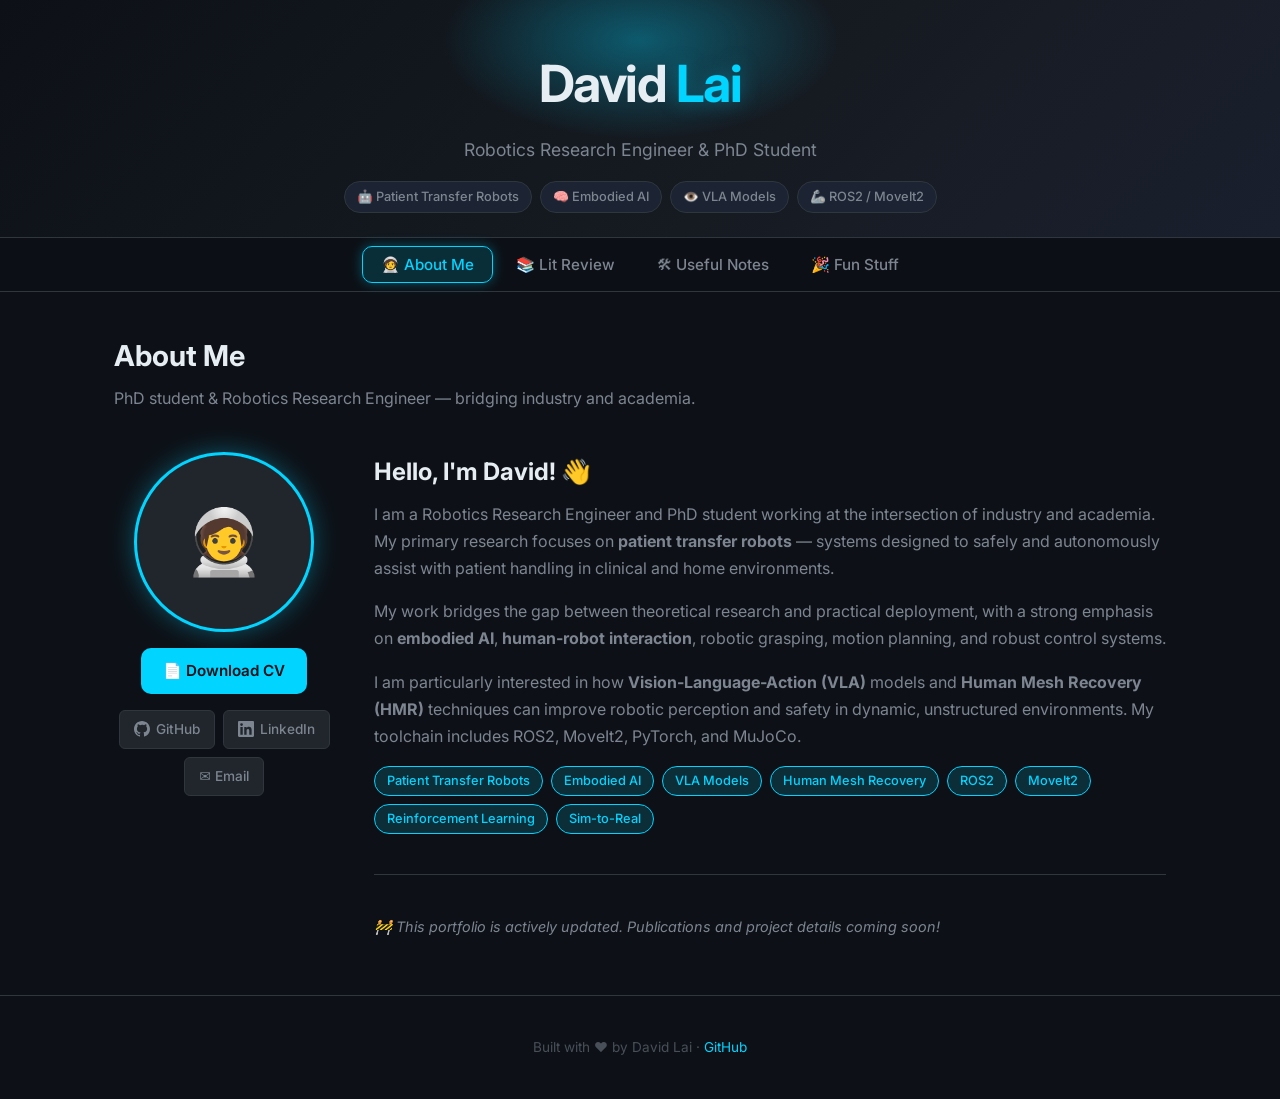
==== index.html @ a9369b1f "First commit Signed-off-by: laidvi <laidvi@schaeffler.com>" ====
<!DOCTYPE html>
<html lang="en">

<head>
  <meta charset="UTF-8">
  <meta name="viewport" content="width=device-width, initial-scale=1.0">
  <title>David Lai | Robotics Research</title>
  <meta name="description" content="Personal portfolio of David Lai — PhD student and Robotics Research Engineer specialising in patient-transfer robots, VLA models, and embodied AI.">

  <!-- Design System -->
  <link rel="stylesheet" href="css/style.css">
</head>

<body>

  <!-- ── HEADER ─────────────────────────────────────────────── -->
  <header id="site-header">
    <div class="header-inner">
      <h1 class="header-title">David <span>Lai</span></h1>
      <p class="header-subtitle">Robotics Research Engineer &amp; PhD Student</p>
      <div class="header-badges">
        <span class="badge">🤖 Patient Transfer Robots</span>
        <span class="badge">🧠 Embodied AI</span>
        <span class="badge">👁️ VLA Models</span>
        <span class="badge">🦾 ROS2 / MoveIt2</span>
      </div>
    </div>
  </header>

  <!-- ── STICKY NAV ─────────────────────────────────────────── -->
  <nav id="site-nav" aria-label="Portfolio sections">
    <!-- Tabs are injected by app.js from SECTIONS in config.js -->
    <div class="nav-inner" id="nav-tabs" role="tablist"></div>
  </nav>

  <!-- ── MAIN CONTENT MOUNT ─────────────────────────────────── -->
  <main id="content-mount" aria-live="polite">
    <!-- Section HTML is fetched and injected here by app.js -->
  </main>

  <!-- ── FOOTER ─────────────────────────────────────────────── -->
  <footer id="site-footer">
    <p>Built with ❤️ by David Lai &middot; <a href="https://github.com/davidlai" target="_blank">GitHub</a></p>
  </footer>

  <!-- Section registry & router (order matters) -->
  <script src="js/config.js"></script>
  <script src="js/app.js"></script>

</body>
</html>
---- css/style.css ----
/* ============================================================
   DESIGN SYSTEM — CSS Custom Properties (Design Tokens)
   ============================================================ */
@import url('https://fonts.googleapis.com/css2?family=Inter:wght@300;400;500;600;700&family=Fira+Code:wght@400;500&display=swap');

:root {
  /* Colors */
  --bg:          #0d1117;
  --bg-alt:      #161b22;
  --surface:     #1c2333;
  --surface-2:   #21262d;
  --border:      #30363d;
  --accent:      #00d4ff;
  --accent-dim:  rgba(0, 212, 255, 0.15);
  --accent-glow: rgba(0, 212, 255, 0.35);
  --green:       #3fb950;
  --purple:      #a371f7;
  --text:        #e6edf3;
  --text-muted:  #7d8590;
  --text-dim:    #484f58;

  /* Typography */
  --font-sans: 'Inter', system-ui, sans-serif;
  --font-mono: 'Fira Code', 'Courier New', monospace;

  /* Spacing */
  --space-xs:  4px;
  --space-sm:  8px;
  --space-md:  16px;
  --space-lg:  24px;
  --space-xl:  40px;
  --space-2xl: 64px;

  /* Radius */
  --radius-sm: 6px;
  --radius-md: 10px;
  --radius-lg: 16px;

  /* Shadows */
  --shadow-card: 0 4px 20px rgba(0, 0, 0, 0.4);
  --shadow-glow: 0 0 20px var(--accent-glow);
}

/* ============================================================
   RESET & BASE
   ============================================================ */
*, *::before, *::after { box-sizing: border-box; margin: 0; padding: 0; }

html { scroll-behavior: smooth; }

body {
  font-family: var(--font-sans);
  background-color: var(--bg);
  color: var(--text);
  line-height: 1.7;
  min-height: 100vh;
  overflow-x: hidden;
}

a {
  color: var(--accent);
  text-decoration: none;
  transition: opacity 0.2s;
}
a:hover { opacity: 0.8; text-decoration: underline; }

img, video, iframe { max-width: 100%; display: block; }

code, pre {
  font-family: var(--font-mono);
  background: var(--surface-2);
  border: 1px solid var(--border);
  border-radius: var(--radius-sm);
  font-size: 0.88em;
}
code { padding: 2px 6px; }
pre  { padding: var(--space-md); overflow-x: auto; }

ul { padding-left: 1.5em; }

/* ============================================================
   HEADER
   ============================================================ */
#site-header {
  position: relative;
  padding: var(--space-xl) var(--space-lg) var(--space-lg);
  text-align: center;
  background: linear-gradient(135deg, #0d1117 0%, #161b22 60%, #1a1f2e 100%);
  border-bottom: 1px solid var(--border);
  overflow: hidden;
}

#site-header::before {
  content: '';
  position: absolute;
  top: -60px; left: 50%;
  transform: translateX(-50%);
  width: 400px; height: 200px;
  background: radial-gradient(ellipse, var(--accent-glow) 0%, transparent 70%);
  pointer-events: none;
}

.header-inner { position: relative; z-index: 1; }

.header-title {
  font-size: clamp(2rem, 5vw, 3.2rem);
  font-weight: 700;
  letter-spacing: -0.03em;
  color: var(--text);
}

.header-title span {
  color: var(--accent);
  text-shadow: 0 0 20px var(--accent-glow);
}

.header-subtitle {
  margin-top: var(--space-sm);
  color: var(--text-muted);
  font-size: 1.1rem;
  font-weight: 400;
}

.header-badges {
  display: flex;
  justify-content: center;
  flex-wrap: wrap;
  gap: var(--space-sm);
  margin-top: var(--space-md);
}

.badge {
  display: inline-flex;
  align-items: center;
  gap: 6px;
  padding: 4px 12px;
  border-radius: 100px;
  font-size: 0.8rem;
  font-weight: 500;
  border: 1px solid var(--border);
  background: var(--surface);
  color: var(--text-muted);
}

/* ============================================================
   STICKY NAVIGATION
   ============================================================ */
#site-nav {
  position: sticky;
  top: 0;
  z-index: 100;
  background: rgba(13, 17, 23, 0.85);
  backdrop-filter: blur(12px);
  -webkit-backdrop-filter: blur(12px);
  border-bottom: 1px solid var(--border);
}

.nav-inner {
  display: flex;
  align-items: center;
  justify-content: center;
  flex-wrap: wrap;
  gap: var(--space-xs);
  padding: var(--space-sm) var(--space-md);
  max-width: 1100px;
  margin: 0 auto;
}

.tab-btn {
  background: transparent;
  border: 1px solid transparent;
  color: var(--text-muted);
  padding: 8px 18px;
  border-radius: var(--radius-md);
  font-size: 0.95rem;
  font-weight: 500;
  font-family: var(--font-sans);
  cursor: pointer;
  transition: color 0.2s, background 0.2s, border-color 0.2s, box-shadow 0.2s;
  white-space: nowrap;
}

.tab-btn:hover {
  color: var(--text);
  background: var(--surface);
  border-color: var(--border);
}

.tab-btn.active {
  color: var(--accent);
  background: var(--accent-dim);
  border-color: var(--accent);
  box-shadow: 0 0 12px var(--accent-glow);
}

/* ============================================================
   CONTENT AREA
   ============================================================ */
#content-mount {
  max-width: 1100px;
  margin: 0 auto;
  padding: var(--space-xl) var(--space-lg);
  min-height: 70vh;
}

/* ============================================================
   SECTION ANIMATIONS
   ============================================================ */
.section-fade-in {
  animation: sectionFadeIn 0.4s ease forwards;
}

@keyframes sectionFadeIn {
  from { opacity: 0; transform: translateY(14px); }
  to   { opacity: 1; transform: translateY(0); }
}

/* ============================================================
   SECTION HEADER (reusable within sections)
   ============================================================ */
.section-title {
  font-size: 1.8rem;
  font-weight: 700;
  color: var(--text);
  margin-bottom: var(--space-xs);
}

.section-desc {
  color: var(--text-muted);
  margin-bottom: var(--space-xl);
  font-size: 1rem;
}

hr.section-divider {
  border: none;
  border-top: 1px solid var(--border);
  margin: var(--space-xl) 0;
}

/* ============================================================
   CARDS — Universal
   ============================================================ */
.card {
  background: var(--surface);
  border: 1px solid var(--border);
  border-radius: var(--radius-lg);
  padding: var(--space-lg);
  box-shadow: var(--shadow-card);
  transition: border-color 0.25s, transform 0.25s;
}

.card:hover {
  border-color: var(--accent);
  transform: translateY(-2px);
}

.card-title {
  font-size: 1.05rem;
  font-weight: 600;
  color: var(--text);
  margin-bottom: var(--space-sm);
}

/* ============================================================
   ABOUT SECTION
   ============================================================ */
.about-grid {
  display: grid;
  grid-template-columns: 220px 1fr;
  gap: var(--space-xl);
  align-items: start;
}

@media (max-width: 680px) {
  .about-grid { grid-template-columns: 1fr; }
}

.avatar-wrap {
  display: flex;
  flex-direction: column;
  align-items: center;
  gap: var(--space-md);
}

.avatar {
  width: 180px;
  height: 180px;
  border-radius: 50%;
  border: 3px solid var(--accent);
  box-shadow: 0 0 24px var(--accent-glow);
  object-fit: cover;
  background: var(--surface-2);
  display: flex;
  align-items: center;
  justify-content: center;
  font-size: 4rem;
  overflow: hidden;
}

.social-links {
  display: flex;
  gap: var(--space-sm);
  flex-wrap: wrap;
  justify-content: center;
}

.social-btn {
  display: inline-flex;
  align-items: center;
  gap: 6px;
  padding: 7px 14px;
  border-radius: var(--radius-sm);
  font-size: 0.85rem;
  font-weight: 500;
  border: 1px solid var(--border);
  background: var(--surface-2);
  color: var(--text-muted);
  text-decoration: none;
  transition: border-color 0.2s, color 0.2s, background 0.2s;
}

.social-btn:hover {
  border-color: var(--accent);
  color: var(--accent);
  background: var(--accent-dim);
  text-decoration: none;
  opacity: 1;
}

.bio-block h2 {
  font-size: 1.5rem;
  font-weight: 700;
  margin-bottom: var(--space-sm);
}

.bio-block p { color: var(--text-muted); margin-bottom: var(--space-md); }

.bio-tags {
  display: flex;
  flex-wrap: wrap;
  gap: var(--space-sm);
  margin: var(--space-md) 0;
}

.bio-tag {
  background: var(--accent-dim);
  color: var(--accent);
  border: 1px solid var(--accent);
  border-radius: 100px;
  padding: 3px 12px;
  font-size: 0.8rem;
  font-weight: 500;
}

.btn-primary {
  display: inline-flex;
  align-items: center;
  gap: 8px;
  padding: 10px 22px;
  background: var(--accent);
  color: var(--bg);
  border-radius: var(--radius-md);
  font-weight: 600;
  font-size: 0.95rem;
  text-decoration: none;
  transition: box-shadow 0.2s, opacity 0.2s;
}
.btn-primary:hover { box-shadow: var(--shadow-glow); opacity: 0.9; text-decoration: none; }

/* ============================================================
   LITERATURE REVIEW SECTION
   ============================================================ */
.papers-grid {
  display: grid;
  grid-template-columns: 1fr;
  gap: var(--space-lg);
}

.paper-card {
  position: relative;
}

.paper-card::before {
  content: '';
  position: absolute;
  left: 0; top: 0; bottom: 0;
  width: 3px;
  background: var(--accent);
  border-radius: 3px 0 0 3px;
}

.paper-meta {
  display: flex;
  flex-wrap: wrap;
  gap: var(--space-sm);
  align-items: center;
  margin-bottom: var(--space-sm);
}

.paper-meta .authors { color: var(--text-muted); font-size: 0.9rem; }

.paper-link {
  display: inline-flex;
  align-items: center;
  gap: 4px;
  font-size: 0.85rem;
  background: var(--accent-dim);
  color: var(--accent);
  border: 1px solid var(--accent);
  border-radius: var(--radius-sm);
  padding: 3px 10px;
  text-decoration: none;
  font-weight: 500;
}
.paper-link:hover { opacity: 0.8; text-decoration: none; }

.paper-notes {
  margin-top: var(--space-md);
  padding: var(--space-md);
  background: var(--bg-alt);
  border-radius: var(--radius-sm);
  border: 1px solid var(--border);
}

.paper-notes-label {
  font-size: 0.75rem;
  font-weight: 600;
  text-transform: uppercase;
  letter-spacing: 0.08em;
  color: var(--accent);
  margin-bottom: var(--space-xs);
}

.paper-notes p { color: var(--text-muted); font-size: 0.92rem; margin: 0; }

/* Repos subsection */
.subsection-label {
  font-size: 1.2rem;
  font-weight: 600;
  color: var(--text);
  margin: var(--space-xl) 0 var(--space-md);
}

.repos-list {
  display: grid;
  grid-template-columns: repeat(auto-fill, minmax(280px, 1fr));
  gap: var(--space-md);
  list-style: none;
  padding: 0;
}

.repo-item {
  display: flex;
  align-items: flex-start;
  gap: var(--space-md);
  padding: var(--space-md);
  background: var(--surface);
  border: 1px solid var(--border);
  border-radius: var(--radius-md);
  text-decoration: none;
  color: var(--text);
  transition: border-color 0.2s, background 0.2s;
}
.repo-item:hover {
  border-color: var(--accent);
  background: var(--surface-2);
  text-decoration: none;
  color: var(--text);
}

.repo-icon { font-size: 1.5rem; flex-shrink: 0; }
.repo-name { font-weight: 600; font-size: 0.95rem; color: var(--accent); }
.repo-desc { font-size: 0.85rem; color: var(--text-muted); margin-top: 2px; }

/* ============================================================
   USEFUL NOTES — Widget Grid
   ============================================================ */
.notes-intro {
  background: var(--surface);
  border: 1px dashed var(--border);
  border-radius: var(--radius-md);
  padding: var(--space-md) var(--space-lg);
  margin-bottom: var(--space-xl);
  color: var(--text-muted);
  font-size: 0.9rem;
}

.notes-intro strong { color: var(--accent); }

.widgets-grid {
  display: grid;
  grid-template-columns: repeat(auto-fill, minmax(480px, 1fr));
  gap: var(--space-xl);
}

@media (max-width: 560px) {
  .widgets-grid { grid-template-columns: 1fr; }
}

.widget-card {
  background: var(--surface);
  border: 1px solid var(--border);
  border-radius: var(--radius-lg);
  overflow: hidden;
  box-shadow: var(--shadow-card);
  display: flex;
  flex-direction: column;
  transition: border-color 0.25s;
}

.widget-card:hover { border-color: var(--accent); }

.widget-titlebar {
  display: flex;
  align-items: center;
  justify-content: space-between;
  padding: var(--space-sm) var(--space-md);
  background: var(--bg-alt);
  border-bottom: 1px solid var(--border);
  gap: var(--space-sm);
}

.widget-titlebar-dots {
  display: flex;
  gap: 6px;
}
.widget-dot {
  width: 12px; height: 12px;
  border-radius: 50%;
}
.widget-dot.red    { background: #ff5f57; }
.widget-dot.yellow { background: #febc2e; }
.widget-dot.green  { background: #28c840; }

.widget-name {
  font-size: 0.85rem;
  font-weight: 600;
  color: var(--text-muted);
  font-family: var(--font-mono);
  flex: 1;
  text-align: center;
}

/* Widget content area — the iframe fills this */
.widget-body {
  flex: 1;
  min-height: 500px;
  position: relative;
}

.widget-body iframe {
  width: 100%;
  height: 100%;
  min-height: 500px;
  border: none;
  display: block;
}

/* For plain HTML snippets embedded directly (not iframe) */
.widget-snippet {
  padding: var(--space-md);
  /* Scoped reset so pasted content won't nuke global styles */
  all: initial;
  display: block;
  font-family: var(--font-sans);
  color: var(--text);
}

/* ============================================================
   FUN STUFF SECTION
   ============================================================ */
.fun-grid {
  columns: 2 320px;
  column-gap: var(--space-lg);
}

.fun-item {
  break-inside: avoid;
  margin-bottom: var(--space-lg);
  background: var(--surface);
  border: 1px solid var(--border);
  border-radius: var(--radius-lg);
  overflow: hidden;
  box-shadow: var(--shadow-card);
  transition: border-color 0.25s, transform 0.25s;
}

.fun-item:hover {
  border-color: var(--accent);
  transform: translateY(-2px);
}

.fun-item-body { padding: var(--space-md); }
.fun-item-title { font-weight: 600; margin-bottom: var(--space-sm); }
.fun-item-desc  { color: var(--text-muted); font-size: 0.88rem; }

/* Aspect ratio wrappers */
.ratio-16-9 {
  position: relative;
  padding-top: 56.25%;
}
.ratio-16-9 > * {
  position: absolute;
  inset: 0;
  width: 100%;
  height: 100%;
}

/* ============================================================
   LOADING STATE
   ============================================================ */
.loading-spinner {
  display: flex;
  align-items: center;
  justify-content: center;
  min-height: 40vh;
  color: var(--text-muted);
  flex-direction: column;
  gap: var(--space-md);
}

.spinner {
  width: 36px; height: 36px;
  border: 3px solid var(--border);
  border-top-color: var(--accent);
  border-radius: 50%;
  animation: spin 0.8s linear infinite;
}

@keyframes spin { to { transform: rotate(360deg); } }

/* ============================================================
   FOOTER
   ============================================================ */
#site-footer {
  text-align: center;
  padding: var(--space-xl) var(--space-lg);
  color: var(--text-dim);
  font-size: 0.85rem;
  border-top: 1px solid var(--border);
}

/* ============================================================
   SCROLLBAR
   ============================================================ */
::-webkit-scrollbar { width: 8px; height: 8px; }
::-webkit-scrollbar-track { background: var(--bg); }
::-webkit-scrollbar-thumb { background: var(--border); border-radius: 4px; }
::-webkit-scrollbar-thumb:hover { background: var(--text-dim); }
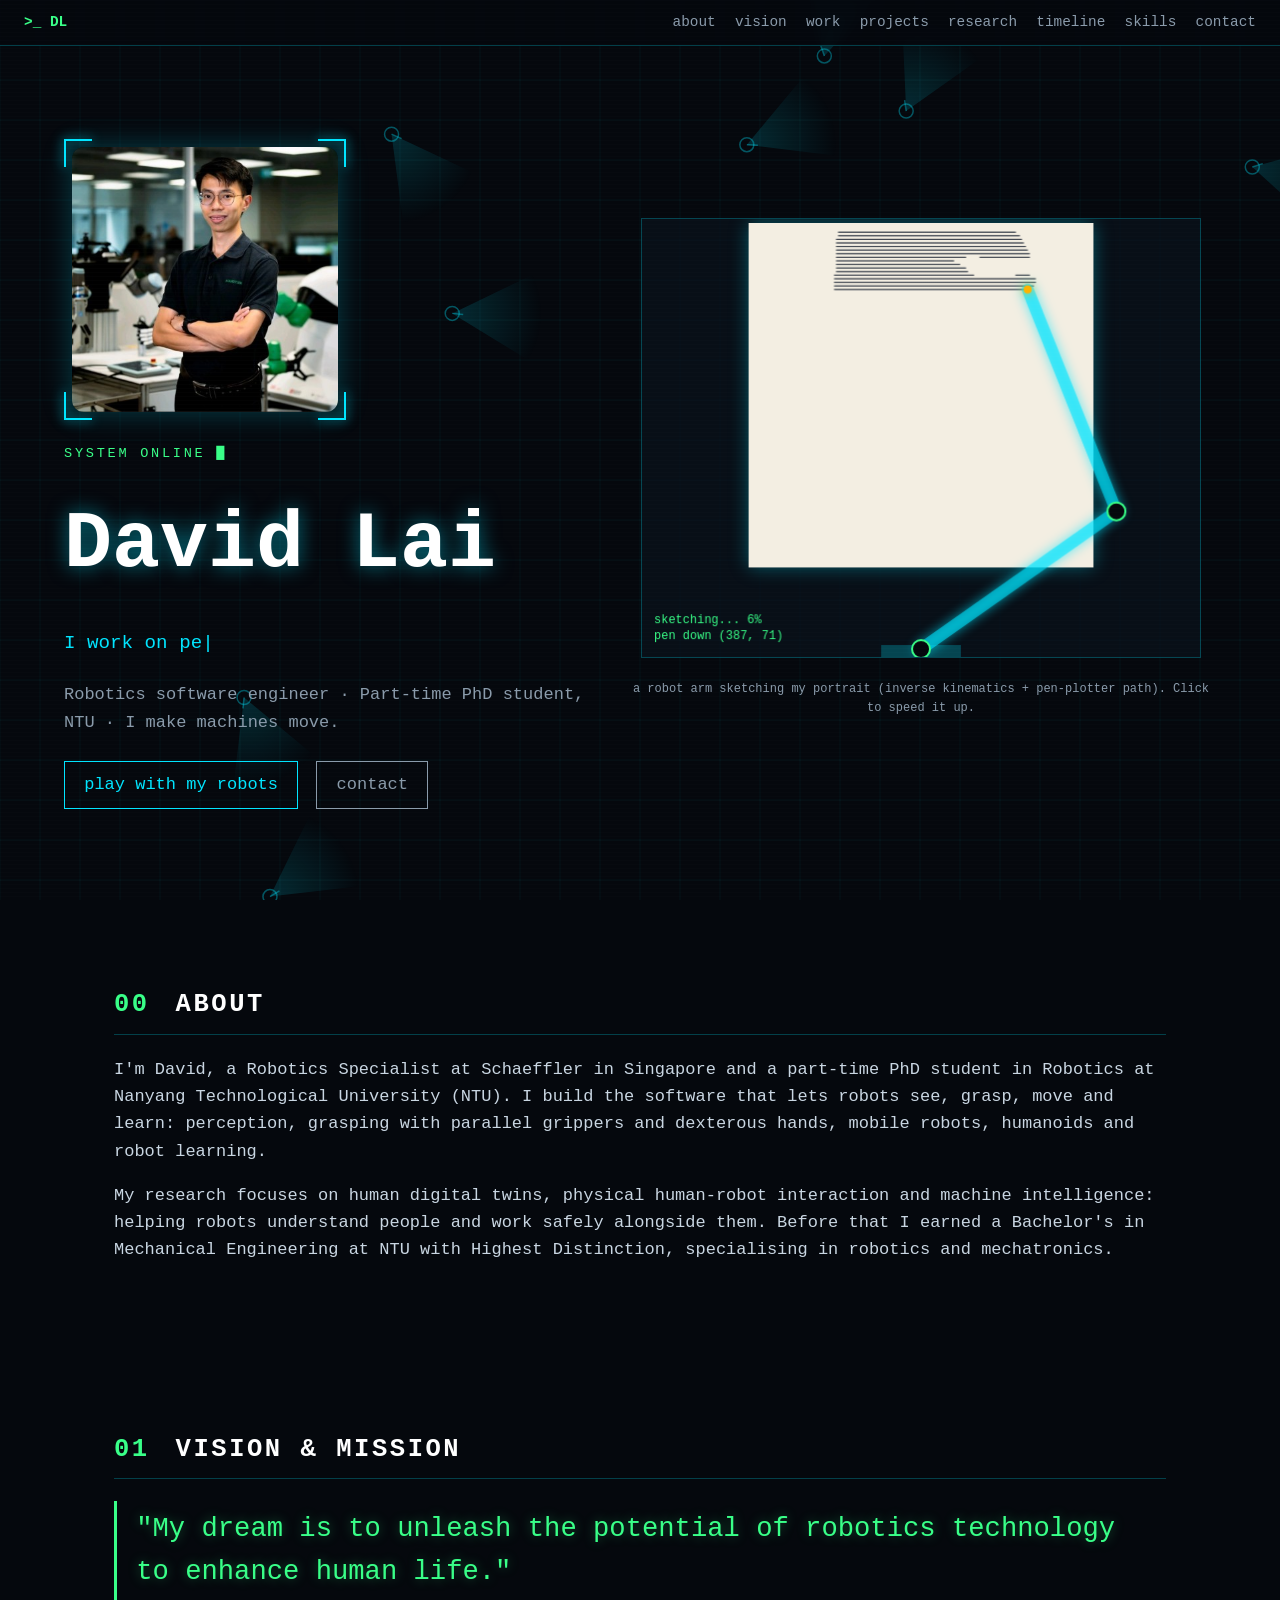
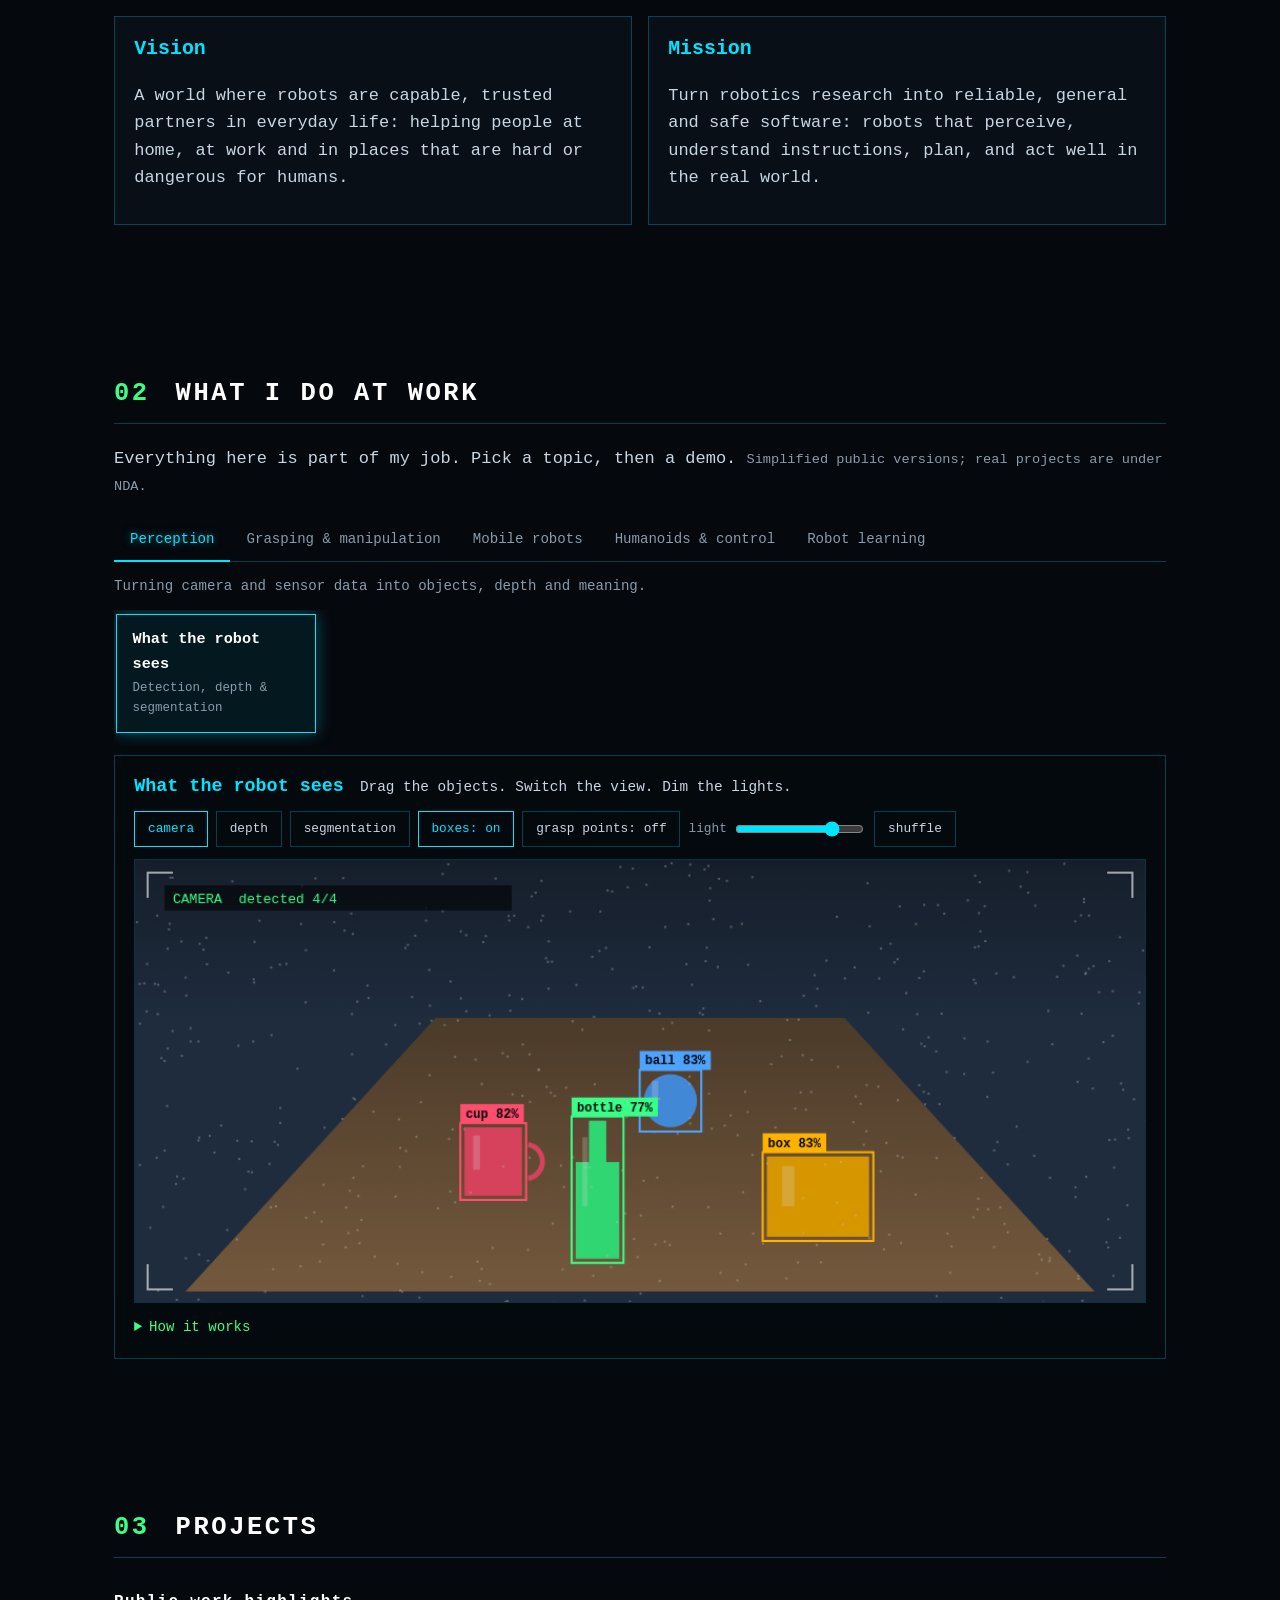
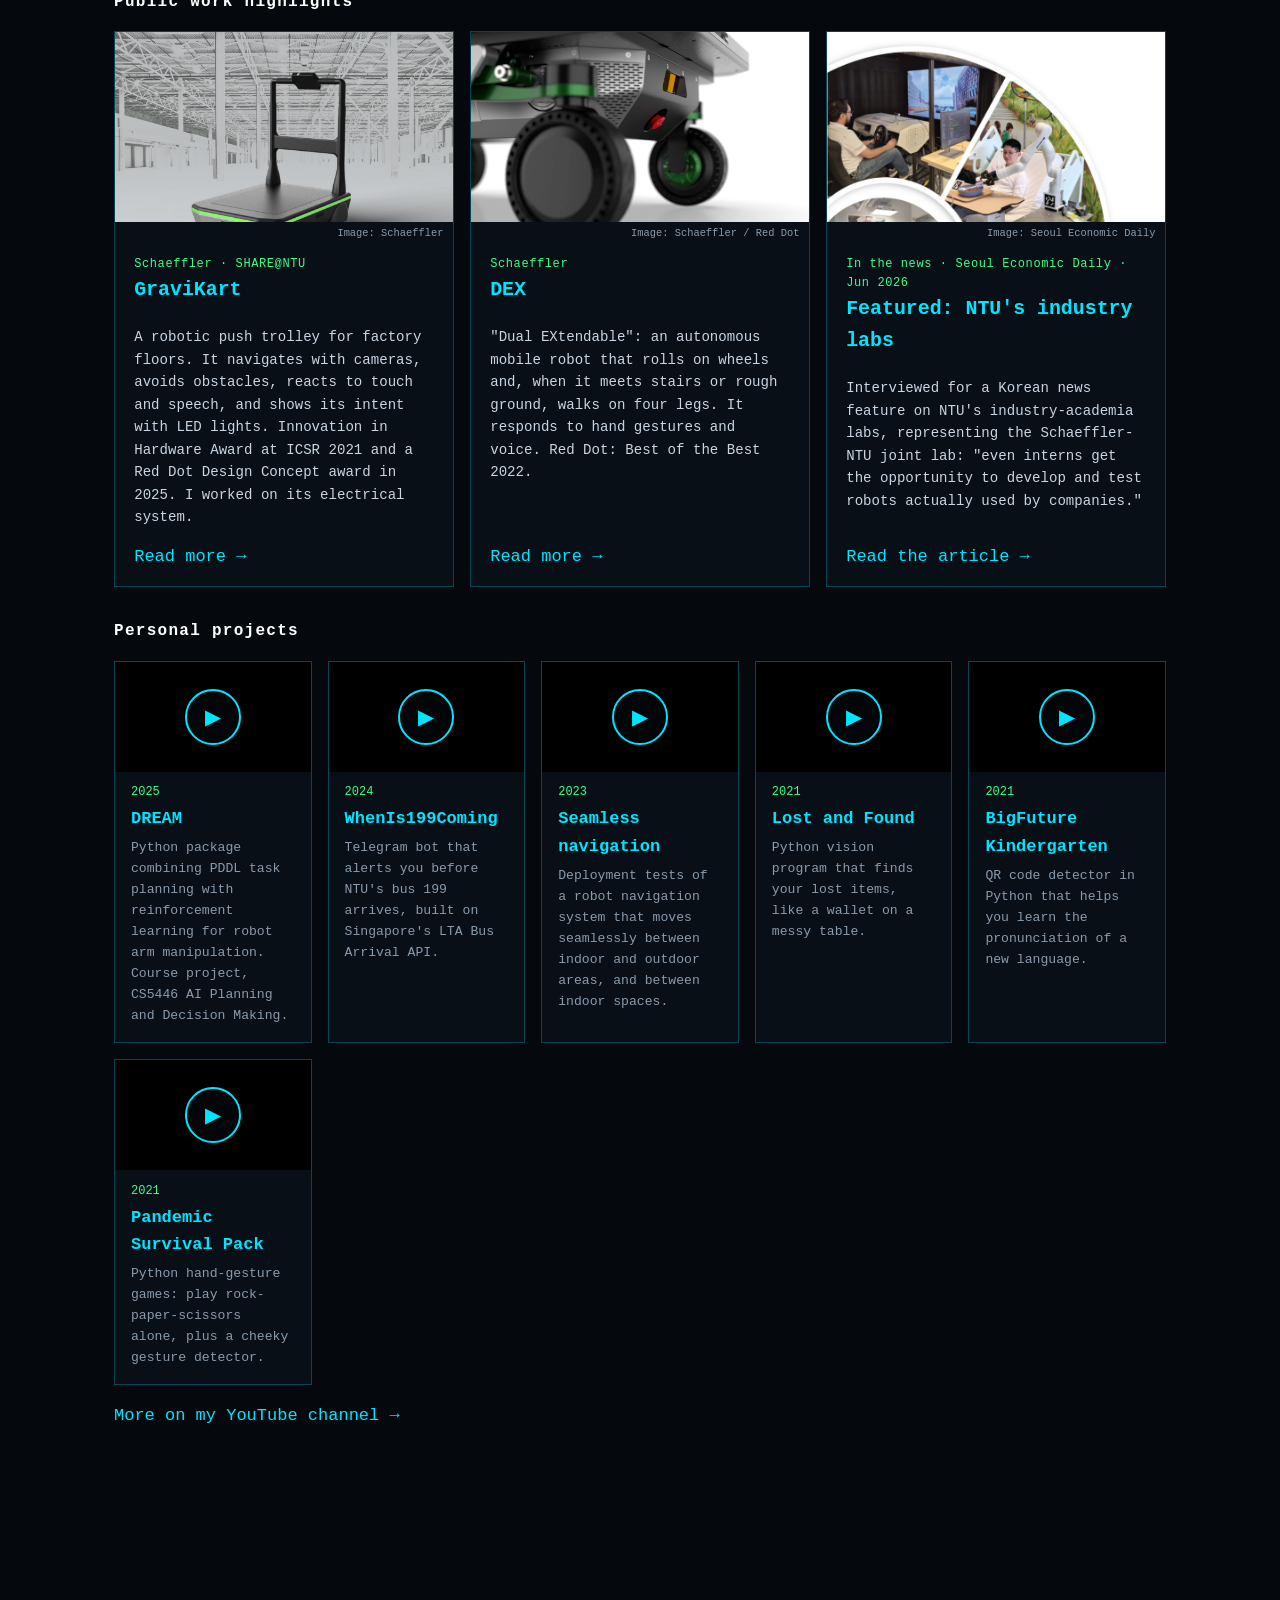
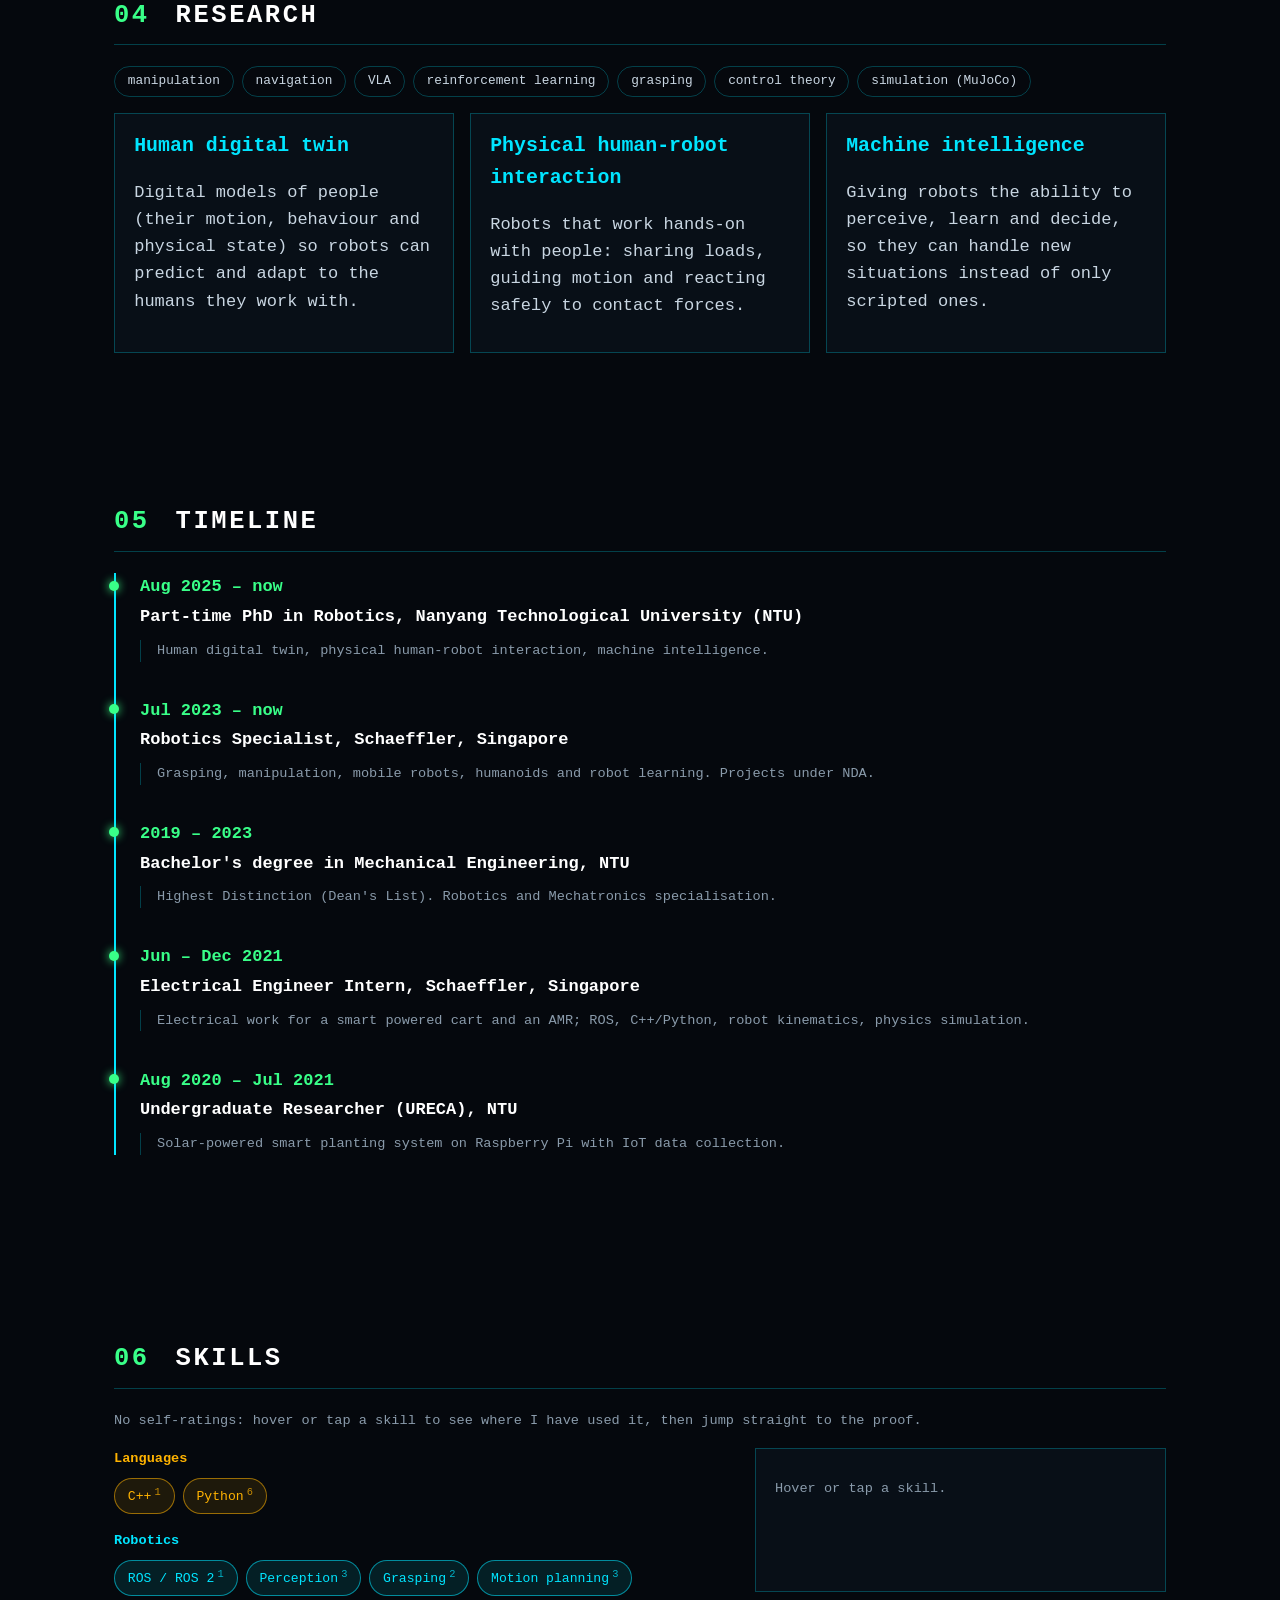
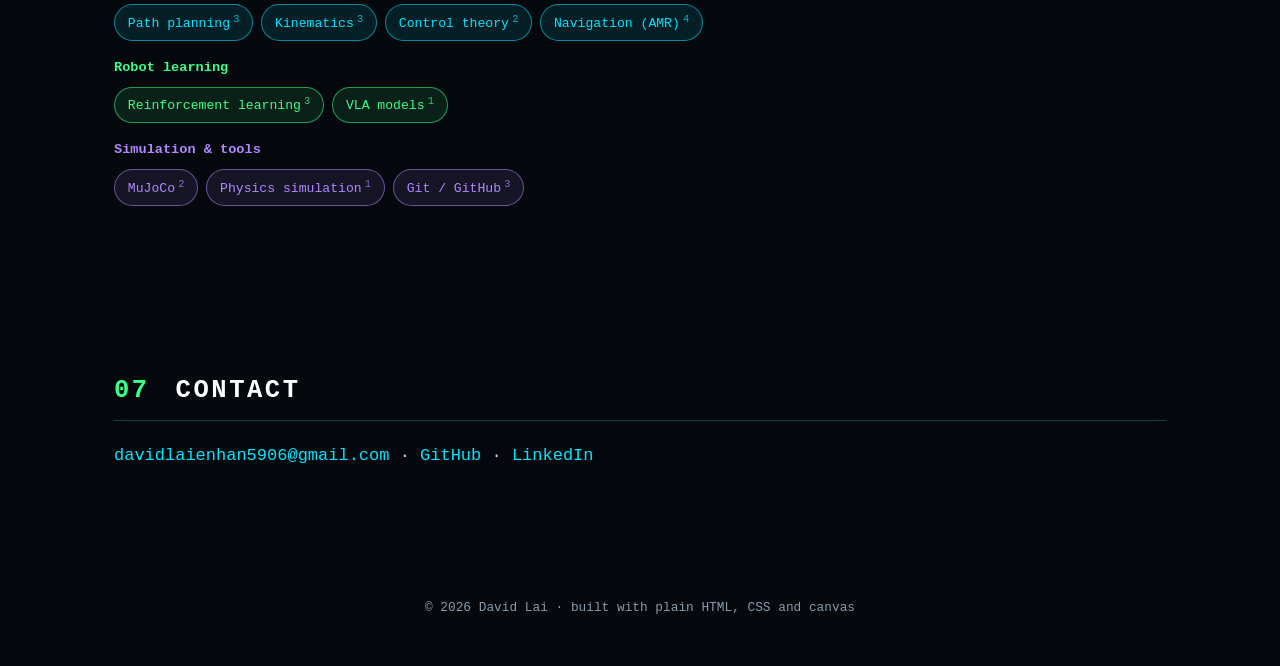
==== commit 4a3fbcf4: "Replace site with interactive robotics portfolio New single-page site: hero with a robot arm sketchi" ====
--- a/index.html
+++ b/index.html
@@ -1,51 +1,248 @@
 <!DOCTYPE html>
 <html lang="en">
-
 <head>
   <meta charset="UTF-8">
-  <meta name="viewport" content="width=device-width, initial-scale=1.0">
-  <title>David Lai | Robotics Research</title>
-  <meta name="description" content="Personal portfolio of David Lai — PhD student and Robotics Research Engineer specialising in patient-transfer robots, VLA models, and embodied AI.">
-
-  <!-- Design System -->
-  <link rel="stylesheet" href="css/style.css">
+  <meta name="viewport" content="width=device-width, initial-scale=1">
+  <title>David Lai // Robotics Software Engineer</title>
+  <meta name="description" content="David Lai: Robotics Specialist at Schaeffler and part-time PhD student in Robotics at NTU. Play with interactive robotics demos.">
+  <meta property="og:title" content="David Lai // Robotics Software Engineer">
+  <meta property="og:description" content="Robotics Specialist at Schaeffler and part-time PhD student at NTU. Play with interactive robotics demos.">
+  <meta property="og:image" content="https://davidlai0522.github.io/img/david.jpeg">
+  <meta property="og:url" content="https://davidlai0522.github.io/">
+  <link rel="icon" href="data:image/svg+xml,<svg xmlns='http://www.w3.org/2000/svg' viewBox='0 0 32 32'><rect width='32' height='32' rx='6' fill='%2305080d'/><text x='5' y='22' font-family='monospace' font-size='15' fill='%2300e5ff'>DL</text></svg>">
+  <link rel="stylesheet" href="style.css">
 </head>
-
 <body>
-
-  <!-- ── HEADER ─────────────────────────────────────────────── -->
-  <header id="site-header">
-    <div class="header-inner">
-      <h1 class="header-title">David <span>Lai</span></h1>
-      <p class="header-subtitle">Robotics Research Engineer &amp; PhD Student</p>
-      <div class="header-badges">
-        <span class="badge">🤖 Patient Transfer Robots</span>
-        <span class="badge">🧠 Embodied AI</span>
-        <span class="badge">👁️ VLA Models</span>
-        <span class="badge">🦾 ROS2 / MoveIt2</span>
-      </div>
+  <canvas id="bg" aria-hidden="true"></canvas>
+  <div class="scanlines" aria-hidden="true"></div>
+
+  <nav class="nav">
+    <span class="logo">&gt;_ DL</span>
+    <a href="#about">about</a>
+    <a href="#vision">vision</a>
+    <a href="#work">work</a>
+    <a href="#projects">projects</a>
+    <a href="#research">research</a>
+    <a href="#timeline">timeline</a>
+    <a href="#skills">skills</a>
+    <a href="#contact">contact</a>
+  </nav>
+
+  <header class="hero" id="top">
+    <div class="hero-text">
+      <div class="avatar"><span><img src="img/david.jpeg" alt="David Lai in the robotics lab"></span></div>
+      <p class="tag">SYSTEM ONLINE <span class="blink">&#9608;</span></p>
+      <h1>David Lai</h1>
+      <p class="typed"><span id="typed"></span><span class="blink">|</span></p>
+      <p class="sub">Robotics software engineer &middot; Part-time PhD student, NTU &middot; I make machines move.</p>
+      <a class="btn" href="#work">play with my robots</a>
+      <a class="btn ghost" href="#contact">contact</a>
+    </div>
+    <div class="hero-arm">
+      <canvas id="arm" width="560" height="440"></canvas>
+      <p class="hint">a robot arm sketching my portrait (inverse kinematics + pen-plotter path). Click to speed it up.</p>
     </div>
   </header>
 
-  <!-- ── STICKY NAV ─────────────────────────────────────────── -->
-  <nav id="site-nav" aria-label="Portfolio sections">
-    <!-- Tabs are injected by app.js from SECTIONS in config.js -->
-    <div class="nav-inner" id="nav-tabs" role="tablist"></div>
-  </nav>
-
-  <!-- ── MAIN CONTENT MOUNT ─────────────────────────────────── -->
-  <main id="content-mount" aria-live="polite">
-    <!-- Section HTML is fetched and injected here by app.js -->
+  <main>
+    <section id="about" class="reveal">
+      <h2><span>00</span> ABOUT</h2>
+      <p>I'm David, a Robotics Specialist at Schaeffler in Singapore and a part-time PhD student in Robotics at Nanyang Technological University (NTU). I build the software that lets robots see, grasp, move and learn: perception, grasping with parallel grippers and dexterous hands, mobile robots, humanoids and robot learning.</p>
+      <p>My research focuses on human digital twins, physical human-robot interaction and machine intelligence: helping robots understand people and work safely alongside them. Before that I earned a Bachelor's in Mechanical Engineering at NTU with Highest Distinction, specialising in robotics and mechatronics.</p>
+
+    </section>
+
+    <section id="vision" class="reveal">
+      <h2><span>01</span> VISION &amp; MISSION</h2>
+      <blockquote class="dream">"My dream is to unleash the potential of robotics technology to enhance human life."</blockquote>
+      <div class="cards">
+        <div class="card"><h3>Vision</h3><p>A world where robots are capable, trusted partners in everyday life: helping people at home, at work and in places that are hard or dangerous for humans.</p></div>
+        <div class="card"><h3>Mission</h3><p>Turn robotics research into reliable, general and safe software: robots that perceive, understand instructions, plan, and act well in the real world.</p></div>
+      </div>
+    </section>
+
+    <section id="work" class="reveal">
+      <h2><span>02</span> WHAT I DO AT WORK</h2>
+      <p>Everything here is part of my job. Pick a topic, then a demo. <span class="muted">Simplified public versions; real projects are under NDA.</span></p>
+      <div class="topics" id="topics" role="tablist"></div>
+      <p class="topic-sum" id="topicsum"></p>
+      <div class="cards-row" id="cardsrow"></div>
+
+      <div class="stage">
+        <div class="stage-head">
+          <h3 id="stitle"></h3>
+          <p id="sinstr"></p>
+        </div>
+
+        <div class="panel" data-panel="percep" hidden>
+          <div class="controls" id="perctl"></div>
+          <canvas id="perc" width="960" height="420"></canvas>
+        </div>
+
+        <div class="panel" data-panel="game" hidden>
+          <div class="subtabs">
+            <button data-game="grasp" class="on">grasp</button>
+            <button data-game="balance">balance</button>
+            <button data-game="lidar">lidar</button>
+            <button data-game="reach">reach</button>
+            <button data-game="train">train</button>
+          </div>
+          <div class="controls" id="acadctl"></div>
+          <canvas id="acadc" width="960" height="420" tabindex="0"></canvas>
+        </div>
+
+        <div class="panel" data-panel="robot" hidden>
+          <div class="subtabs">
+            <button data-robot="amr" class="on">AMR</button>
+            <button data-robot="dual">dual-arm</button>
+            <button data-robot="humanoid">humanoid</button>
+          </div>
+          <canvas id="rob" width="960" height="420"></canvas>
+        </div>
+
+        <div class="panel" data-panel="lab" hidden>
+          <div class="subtabs">
+            <button data-lab="control" class="on">control</button>
+            <button data-lab="rl">rl</button>
+            <button data-lab="vla">vla</button>
+          </div>
+          <div class="controls" id="labctl"></div>
+          <canvas id="labc" width="960" height="420"></canvas>
+        </div>
+
+        <div class="panel" data-panel="astar" hidden>
+          <div class="controls">
+            <button data-algo="astar" class="on">A*</button>
+            <button data-algo="dijkstra">Dijkstra</button>
+            <button data-algo="greedy">Greedy</button>
+            <button data-algo="rrt">RRT</button>
+            <button id="race">race all 4</button>
+            <button id="drive">&#9654; drive robot</button>
+            <button id="rand">random map</button>
+            <button id="clear">clear</button>
+            <label>speed <input type="range" id="speed" min="1" max="40" value="6"></label>
+          </div>
+          <canvas id="grid" width="960" height="480"></canvas>
+        </div>
+
+        <details class="how">
+          <summary>How it works</summary>
+          <p id="show"></p>
+        </details>
+      </div>
+    </section>
+
+    <section id="projects" class="reveal">
+      <h2><span>03</span> PROJECTS</h2>
+      <h3 class="subhead">Public work highlights</h3>
+      <div class="cards">
+        <div class="card pub">
+          <figure class="pubimg"><img src="img/gravikart.jpg" alt="GraviKart robotic push trolley in a factory hall" loading="lazy" style="object-position:center 70%"><figcaption>Image: Schaeffler</figcaption></figure>
+          <small>Schaeffler &middot; SHARE@NTU</small>
+          <h3>GraviKart</h3>
+          <p>A robotic push trolley for factory floors. It navigates with cameras, avoids obstacles, reacts to touch and speech, and shows its intent with LED lights. Innovation in Hardware Award at ICSR 2021 and a Red Dot Design Concept award in 2025. I worked on its electrical system.</p>
+          <a href="https://schaeffler-tomorrow.com/en/article/an-idea-that-literally-moves">Read more &rarr;</a>
+        </div>
+        <div class="card pub">
+          <figure class="pubimg"><img src="img/dex.png" alt="Close-up of the DEX autonomous mobile robot" loading="lazy" style="object-position:center"><figcaption>Image: Schaeffler / Red Dot</figcaption></figure>
+          <small>Schaeffler</small>
+          <h3>DEX</h3>
+          <p>"Dual EXtendable": an autonomous mobile robot that rolls on wheels and, when it meets stairs or rough ground, walks on four legs. It responds to hand gestures and voice. Red Dot: Best of the Best 2022.</p>
+          <a href="https://www.red-dot.org/project/dual-extendable-dex-the-autonomous-mobile-robot-amr-60116">Read more &rarr;</a>
+        </div>
+        <div class="card pub">
+          <figure class="pubimg"><img src="img/news-sedaily.png" alt="Collage of NTU industry lab photos from the Seoul Economic Daily article" loading="lazy" style="object-position:center top"><figcaption>Image: Seoul Economic Daily</figcaption></figure>
+          <small>In the news &middot; Seoul Economic Daily &middot; Jun 2026</small>
+          <h3>Featured: NTU's industry labs</h3>
+          <p>Interviewed for a Korean news feature on NTU's industry-academia labs, representing the Schaeffler-NTU joint lab: "even interns get the opportunity to develop and test robots actually used by companies."</p>
+          <a href="https://en.sedaily.com/society/2026/06/18/at-ntu-even-undergraduates-join-self-driving-research-as">Read the article &rarr;</a>
+        </div>
+      </div>
+
+      <h3 class="subhead">Personal projects</h3>
+      <div class="vids">
+        <div class="vid" id="p-dream">
+          <button class="vthumb" data-yt="HSHSuAT0FLc" aria-label="play video: DREAM" style="background-image:url('https://i.ytimg.com/vi/HSHSuAT0FLc/hqdefault.jpg')"><span>&#9654;</span></button>
+          <small>2025</small><h4>DREAM</h4><p>Python package combining PDDL task planning with reinforcement learning for robot arm manipulation. Course project, CS5446 AI Planning and Decision Making.</p>
+        </div>
+        <div class="vid" id="p-bus">
+          <button class="vthumb" data-yt="Iq8RqGBKUC0" aria-label="play video: WhenIs199Coming" style="background-image:url('https://i.ytimg.com/vi/Iq8RqGBKUC0/hqdefault.jpg')"><span>&#9654;</span></button>
+          <small>2024</small><h4>WhenIs199Coming</h4><p>Telegram bot that alerts you before NTU's bus 199 arrives, built on Singapore's LTA Bus Arrival API.</p>
+        </div>
+        <div class="vid" id="p-seamless">
+          <button class="vthumb" data-yt="QTWVvpMnZnw" aria-label="play video: Seamless navigation" style="background-image:url('https://i.ytimg.com/vi/QTWVvpMnZnw/hqdefault.jpg')"><span>&#9654;</span></button>
+          <div class="vpick">
+            <button data-pick="QTWVvpMnZnw" class="on" title="indoor-outdoor test 1">in&harr;out 1</button><button data-pick="ygHMOiHPYWc" title="indoor-outdoor test 2">in&harr;out 2</button>
+            <button data-pick="aL9jMV2L_uA" title="indoor-indoor test 1">in&harr;in 1</button><button data-pick="zbFYW85P1F8" title="indoor-indoor test 2">in&harr;in 2</button>
+          </div>
+          <small>2023</small><h4>Seamless navigation</h4><p>Deployment tests of a robot navigation system that moves seamlessly between indoor and outdoor areas, and between indoor spaces.</p>
+        </div>
+        <div class="vid" id="p-lostfound">
+          <button class="vthumb" data-yt="VcP5UoLhi3c" aria-label="play video: Lost and Found" style="background-image:url('https://i.ytimg.com/vi/VcP5UoLhi3c/hqdefault.jpg')"><span>&#9654;</span></button>
+          <small>2021</small><h4>Lost and Found</h4><p>Python vision program that finds your lost items, like a wallet on a messy table.</p>
+        </div>
+        <div class="vid" id="p-bigfuture">
+          <button class="vthumb" data-yt="xz43ToqCWGY" aria-label="play video: BigFuture Kindergarten" style="background-image:url('https://i.ytimg.com/vi/xz43ToqCWGY/hqdefault.jpg')"><span>&#9654;</span></button>
+          <small>2021</small><h4>BigFuture Kindergarten</h4><p>QR code detector in Python that helps you learn the pronunciation of a new language.</p>
+        </div>
+        <div class="vid" id="p-pandemic">
+          <button class="vthumb" data-yt="nxQiVB0dzGE" aria-label="play video: Pandemic Survival Pack" style="background-image:url('https://i.ytimg.com/vi/nxQiVB0dzGE/hqdefault.jpg')"><span>&#9654;</span></button>
+          <small>2021</small><h4>Pandemic Survival Pack</h4><p>Python hand-gesture games: play rock-paper-scissors alone, plus a cheeky gesture detector.</p>
+        </div>
+      </div>
+      <p><a href="https://www.youtube.com/@davidlai7612">More on my YouTube channel &rarr;</a></p>
+    </section>
+
+    <section id="research" class="reveal">
+      <h2><span>04</span> RESEARCH</h2>
+      <div class="chips">
+        <span>manipulation</span><span>navigation</span><span>VLA</span><span>reinforcement learning</span><span>grasping</span><span>control theory</span><span>simulation (MuJoCo)</span>
+      </div>
+      <div class="cards">
+        <div class="card"><h3>Human digital twin</h3><p>Digital models of people (their motion, behaviour and physical state) so robots can predict and adapt to the humans they work with.</p></div>
+        <div class="card"><h3>Physical human-robot interaction</h3><p>Robots that work hands-on with people: sharing loads, guiding motion and reacting safely to contact forces.</p></div>
+        <div class="card"><h3>Machine intelligence</h3><p>Giving robots the ability to perceive, learn and decide, so they can handle new situations instead of only scripted ones.</p></div>
+      </div>
+    </section>
+
+    <section id="timeline" class="reveal">
+      <h2><span>05</span> TIMELINE</h2>
+      <ol class="tl">
+        <li id="tl-phd"><b>Aug 2025 &ndash; now</b><span>Part-time PhD in Robotics, Nanyang Technological University (NTU)</span><small>Human digital twin, physical human-robot interaction, machine intelligence.</small></li>
+        <li id="tl-specialist"><b>Jul 2023 &ndash; now</b><span>Robotics Specialist, Schaeffler, Singapore</span><small>Grasping, manipulation, mobile robots, humanoids and robot learning. Projects under NDA.</small></li>
+        <li id="tl-bsc"><b>2019 &ndash; 2023</b><span>Bachelor's degree in Mechanical Engineering, NTU</span><small>Highest Distinction (Dean's List). Robotics and Mechatronics specialisation.</small></li>
+        <li id="tl-intern"><b>Jun &ndash; Dec 2021</b><span>Electrical Engineer Intern, Schaeffler, Singapore</span><small>Electrical work for a smart powered cart and an AMR; ROS, C++/Python, robot kinematics, physics simulation.</small></li>
+        <li id="tl-ureca"><b>Aug 2020 &ndash; Jul 2021</b><span>Undergraduate Researcher (URECA), NTU</span><small>Solar-powered smart planting system on Raspberry Pi with IoT data collection.</small></li>
+      </ol>
+    </section>
+
+    <section id="skills" class="reveal">
+      <h2><span>06</span> SKILLS</h2>
+      <p class="muted">No self-ratings: hover or tap a skill to see where I have used it, then jump straight to the proof.</p>
+      <div class="proofmap">
+        <div id="skillchips"></div>
+        <aside class="proof" id="proof" aria-live="polite"><p class="muted">Hover or tap a skill.</p></aside>
+      </div>
+    </section>
+
+    <section id="contact" class="reveal">
+      <h2><span>07</span> CONTACT</h2>
+      <p>
+        <a href="mailto:davidlaienhan5906@gmail.com">davidlaienhan5906@gmail.com</a> &middot;
+        <a href="https://github.com/davidlai0522">GitHub</a> &middot;
+        <a href="https://www.linkedin.com/in/david-lai-1808a11a3/">LinkedIn</a>
+      </p>
+    </section>
   </main>
 
-  <!-- ── FOOTER ─────────────────────────────────────────────── -->
-  <footer id="site-footer">
-    <p>Built with ❤️ by David Lai &middot; <a href="https://github.com/davidlai" target="_blank">GitHub</a></p>
-  </footer>
-
-  <!-- Section registry & router (order matters) -->
-  <script src="js/config.js"></script>
-  <script src="js/app.js"></script>
-
+  <footer>&copy; <span id="yr"></span> David Lai &middot; built with plain HTML, CSS and canvas</footer>
+  <div class="vmodal" id="vmodal" hidden role="dialog" aria-modal="true" aria-label="project video">
+    <div class="vbox">
+      <button class="vclose" aria-label="close video">&times;</button>
+      <div class="vframe"></div>
+      <div class="vinfo"><small></small><h3></h3><div class="vpick-slot"></div><p></p></div>
+    </div>
+  </div>
+  <script src="main.js"></script>
 </body>
-</html>+</html>
--- a/style.css
+++ b/style.css
@@ -0,0 +1,256 @@
+:root {
+  --bg: #05080d;
+  --fg: #c9d6e2;
+  --dim: #8a9bab;
+  --cyan: #00e5ff;
+  --green: #39ff88;
+  --amber: #ffb300;
+  --panel: rgba(10, 18, 28, 0.78);
+  --line: rgba(0, 229, 255, 0.25);
+}
+* { box-sizing: border-box; }
+html { scroll-behavior: smooth; }
+body {
+  margin: 0;
+  background: var(--bg);
+  color: var(--fg);
+  font-family: "JetBrains Mono", "Fira Code", ui-monospace, Menlo, Consolas, monospace;
+  line-height: 1.6;
+  font-size: 17px;
+}
+#bg { position: fixed; inset: 0; width: 100%; height: 100%; z-index: -2; }
+.scanlines {
+  position: fixed; inset: 0; z-index: 10; pointer-events: none;
+  background: repeating-linear-gradient(to bottom, rgba(255,255,255,0.012) 0 1px, transparent 1px 4px);
+}
+a { color: var(--cyan); text-decoration: none; }
+a:hover { text-shadow: 0 0 8px var(--cyan); }
+code { color: var(--amber); }
+
+.nav {
+  position: fixed; top: 0; left: 0; right: 0; z-index: 5;
+  display: flex; gap: 1.2rem; align-items: center; flex-wrap: wrap;
+  padding: .7rem 1.5rem;
+  background: rgba(5, 8, 13, 0.85); backdrop-filter: blur(6px);
+  border-bottom: 1px solid var(--line);
+  font-size: .9rem;
+}
+.nav .logo { color: var(--green); font-weight: bold; margin-right: auto; }
+.nav a { color: var(--dim); }
+.nav a:hover { color: var(--cyan); }
+
+.hero {
+  min-height: 100vh; padding: 6rem 1.5rem 3rem;
+  display: flex; flex-wrap: wrap; align-items: center; justify-content: center; gap: 2rem;
+  max-width: 1200px; margin: 0 auto;
+}
+.hero-text { flex: 1 1 360px; }
+.tag { color: var(--green); font-size: .85rem; letter-spacing: .2em; }
+h1 {
+  font-size: clamp(2.5rem, 7vw, 5rem); margin: .2em 0; color: #fff;
+  text-shadow: 0 0 20px rgba(0, 229, 255, .5);
+  animation: glitch 6s infinite;
+}
+.typed { color: var(--cyan); font-size: 1.2rem; min-height: 1.8em; }
+.sub { color: var(--dim); }
+.blink { animation: blink 1s steps(1) infinite; }
+@keyframes blink { 50% { opacity: 0; } }
+@keyframes glitch {
+  0%, 92%, 100% { transform: none; text-shadow: 0 0 20px rgba(0,229,255,.5); }
+  93% { transform: translate(-3px, 1px); text-shadow: 3px 0 #ff0055, -3px 0 var(--cyan); }
+  95% { transform: translate(3px, -1px); text-shadow: -3px 0 #ff0055, 3px 0 var(--cyan); }
+}
+
+.btn {
+  display: inline-block; margin: .5rem .5rem 0 0; padding: .6rem 1.2rem;
+  border: 1px solid var(--cyan); color: var(--cyan); background: transparent;
+  transition: .2s;
+}
+.btn:hover { background: var(--cyan); color: #000; box-shadow: 0 0 18px var(--cyan); }
+.btn.ghost { border-color: var(--dim); color: var(--dim); }
+
+.hero-arm { flex: 1 1 420px; text-align: center; }
+#arm { width: 100%; max-width: 560px; height: auto; border: 1px solid var(--line); background: var(--panel); }
+.hint { color: var(--dim); font-size: .75rem; }
+
+main { max-width: 1100px; margin: 0 auto; padding: 0 1.5rem; }
+section { padding: 4rem 0; }
+h2 { color: #fff; letter-spacing: .1em; border-bottom: 1px solid var(--line); padding-bottom: .5rem; }
+h2 span { color: var(--green); margin-right: .5rem; }
+
+.reveal { opacity: 0; transform: translateY(40px); transition: opacity .8s, transform .8s; }
+.reveal.in { opacity: 1; transform: none; }
+
+.cards { display: grid; grid-template-columns: repeat(auto-fit, minmax(240px, 1fr)); gap: 1rem; margin-top: 1rem; }
+.card {
+  background: var(--panel); border: 1px solid var(--line); padding: 1rem 1.2rem;
+  transition: .25s; position: relative;
+}
+.card:hover { border-color: var(--cyan); transform: translateY(-4px); box-shadow: 0 0 20px rgba(0,229,255,.2); }
+.card h3 { margin: 0 0 .4rem; color: var(--cyan); }
+.redacted { background: #fff; color: #fff; padding: 0 .2em; user-select: none; }
+.classified .hidden-msg { display: none; color: var(--amber); }
+.classified:hover .shown { display: none; }
+.classified:hover .hidden-msg { display: block; }
+.redacted-note { color: var(--dim); }
+
+.skills { display: grid; gap: .9rem; }
+.skill label { font-size: .85rem; }
+.bar { height: 8px; background: rgba(255,255,255,.08); margin-top: .3rem; }
+.bar i {
+  display: block; height: 100%; width: 0;
+  background: linear-gradient(90deg, var(--cyan), var(--green));
+  box-shadow: 0 0 10px var(--cyan); transition: width 1.4s cubic-bezier(.2,.8,.2,1);
+}
+
+.tl { list-style: none; padding-left: 1.5rem; border-left: 2px solid var(--cyan); }
+.tl li { position: relative; margin-bottom: 2.2rem; }
+.tl li::before {
+  content: ""; position: absolute; left: -1.95rem; top: .45rem;
+  width: 10px; height: 10px; background: var(--green); box-shadow: 0 0 10px var(--green); border-radius: 50%;
+}
+.tl b { color: var(--green); display: block; }
+
+.controls { display: flex; flex-wrap: wrap; gap: .5rem; align-items: center; margin: 1rem 0; }
+.controls button {
+  background: transparent; color: var(--fg); border: 1px solid var(--line);
+  padding: .4rem .8rem; font: inherit; font-size: .8rem; cursor: pointer;
+}
+.controls button:hover, .controls button.on { border-color: var(--cyan); color: var(--cyan); }
+#stats { color: var(--amber); font-size: .8rem; margin-left: auto; }
+#rob, #grid { width: 100%; height: auto; border: 1px solid var(--line); background: var(--panel); cursor: crosshair; touch-action: none; }
+
+
+footer { text-align: center; color: var(--dim); padding: 3rem 1rem; font-size: .8rem; }
+
+@media (prefers-reduced-motion: reduce) {
+  * { animation: none !important; transition: none !important; }
+  .reveal { opacity: 1; transform: none; }
+}
+
+.dream { font-size: clamp(1.1rem, 2.6vw, 1.7rem); color: var(--green); border-left: 3px solid var(--green); margin: 1rem 0; padding: .4rem 1.2rem; text-shadow: 0 0 12px rgba(57,255,136,.35); }
+.chips { display: flex; flex-wrap: wrap; gap: .5rem; margin: 1rem 0; }
+.chips a, .chips span { border: 1px solid var(--line); padding: .25rem .8rem; border-radius: 99px; font-size: .8rem; }
+.chips a:hover { border-color: var(--cyan); background: rgba(0,229,255,.1); }
+#labc { width: 100%; height: auto; border: 1px solid var(--line); background: var(--panel); }
+.controls input[type=text] { flex: 1 1 260px; background: rgba(0,0,0,.5); color: var(--fg); border: 1px solid var(--line); padding: .4rem .6rem; font: inherit; font-size: .8rem; }
+.controls label { font-size: .8rem; color: var(--dim); display: flex; align-items: center; gap: .4rem; }
+.controls input[type=range] { accent-color: var(--cyan); }
+
+#acadc { width: 100%; height: auto; border: 1px solid var(--line); background: var(--panel); touch-action: none; outline: none; }
+#acadc:focus { border-color: var(--cyan); }
+.subtabs { display: none; }
+.wcard { flex: 0 0 200px; display: flex; flex-direction: column; gap: .2rem; text-align: left; cursor: pointer;
+  background: var(--panel); border: 1px solid var(--line); color: var(--fg); font: inherit; padding: .8rem 1rem; transition: .2s; }
+.wcard b { color: #fff; font-size: .95rem; }
+.wcard span { color: var(--dim); font-size: .78rem; }
+.wcard:hover { border-color: var(--cyan); transform: translateY(-3px); }
+.wcard.on { border-color: var(--cyan); box-shadow: 0 0 16px rgba(0,229,255,.35); background: rgba(0,229,255,.08); }
+
+/* stage: one consistent frame around whichever demo is selected */
+.muted { color: var(--dim); font-size: .85rem; }
+.stage { border: 1px solid var(--line); background: rgba(5, 10, 16, .85); padding: 1rem 1.2rem 1.2rem; }
+.stage-head { display: flex; flex-wrap: wrap; align-items: baseline; gap: .4rem 1rem; margin-bottom: .6rem; }
+.stage-head h3 { margin: 0; color: var(--cyan); font-size: 1.15rem; }
+.stage-head p { margin: 0; color: var(--fg); font-size: .9rem; }
+.stage .controls { margin: .4rem 0 .8rem; }
+.stage canvas { display: block; width: 100%; height: auto; border: 1px solid rgba(0,229,255,.18); background: rgba(10,18,28,.6); }
+.how { margin-top: .8rem; font-size: .88rem; }
+.how summary { cursor: pointer; color: var(--green); width: max-content; }
+.how summary:hover { text-shadow: 0 0 8px var(--green); }
+.how p { margin: .5rem 0 0; color: var(--fg); max-width: 75ch; }
+.topics { display: flex; flex-wrap: wrap; gap: 0; border-bottom: 1px solid var(--line); margin-top: 1.2rem; }
+.topics button { background: transparent; border: 0; border-bottom: 2px solid transparent; color: var(--dim); font: inherit; font-size: .88rem; padding: .6rem 1rem; cursor: pointer; margin-bottom: -1px; }
+.topics button:hover { color: var(--fg); }
+.topics button.on { color: var(--cyan); border-bottom-color: var(--cyan); text-shadow: 0 0 8px rgba(0,229,255,.5); }
+.topic-sum { color: var(--dim); font-size: .88rem; margin: .8rem 0; }
+.cards-row { display: flex; gap: .7rem; overflow-x: auto; padding: .2rem .1rem .8rem; margin-bottom: .6rem; }
+.tl span { display: block; color: #fff; font-weight: bold; margin-top: .15rem; }
+.tl small { display: block; color: var(--dim); font-size: .85rem; line-height: 1.6; margin-top: .6rem; padding-left: 1rem; border-left: 1px solid var(--line); }
+.subhead { color: #fff; font-size: 1rem; letter-spacing: .08em; margin: 2rem 0 .4rem; }
+.vids { display: grid; grid-template-columns: repeat(auto-fit, minmax(195px, 1fr)); gap: 1rem; margin-top: 1rem; }
+.vid { background: var(--panel); border: 1px solid var(--line); transition: .25s; }
+.vid:hover { border-color: var(--cyan); box-shadow: 0 0 20px rgba(0,229,255,.2); }
+.vid small, .vid h4, .vid p { display: block; margin: 0; padding: 0 1rem; }
+.vid small { color: var(--green); font-size: .75rem; padding-top: .7rem; }
+.vid h4 { color: var(--cyan); margin: .2rem 0 .3rem; }
+.vid p { color: var(--dim); font-size: .82rem; padding-bottom: 1rem; }
+.vthumb, .vid iframe { display: block; width: 100%; aspect-ratio: 16 / 9; border: 0; }
+.vthumb { background: #000 center / cover no-repeat; cursor: pointer; position: relative; }
+.vthumb span { position: absolute; inset: 0; margin: auto; width: 56px; height: 56px; border-radius: 50%; background: rgba(5,8,13,.75); border: 2px solid var(--cyan); color: var(--cyan); display: grid; place-items: center; font-size: 1.3rem; transition: .2s; }
+.vthumb:hover span { background: var(--cyan); color: #000; box-shadow: 0 0 18px var(--cyan); }
+.card.pub { display: flex; flex-direction: column; }
+.card.pub small { color: var(--green); font-size: .75rem; letter-spacing: .05em; }
+.card.pub p { color: var(--fg); font-size: .88rem; flex: 1; }
+.pubimg { margin: -1rem -1.2rem .8rem; min-width: 0; overflow: hidden; }
+.pubimg img { display: block; width: 100%; max-width: 100%; height: auto; aspect-ratio: 16 / 9; object-fit: cover; }
+.pubimg figcaption { font-size: .65rem; color: var(--dim); text-align: right; padding: .2rem .6rem 0; }
+
+/* hero photo in a HUD frame: corner brackets + slow scan line */
+.avatar { position: relative; width: clamp(240px, 22vw, 380px); max-width: 80vw; aspect-ratio: 1; margin-bottom: 1.4rem; padding: 8px; }
+.avatar::before { content: ""; position: absolute; inset: 0; pointer-events: none; z-index: 2;
+  background:
+    linear-gradient(var(--cyan), var(--cyan)) top left / 28px 2px, linear-gradient(var(--cyan), var(--cyan)) top left / 2px 28px,
+    linear-gradient(var(--cyan), var(--cyan)) top right / 28px 2px, linear-gradient(var(--cyan), var(--cyan)) top right / 2px 28px,
+    linear-gradient(var(--cyan), var(--cyan)) bottom left / 28px 2px, linear-gradient(var(--cyan), var(--cyan)) bottom left / 2px 28px,
+    linear-gradient(var(--cyan), var(--cyan)) bottom right / 28px 2px, linear-gradient(var(--cyan), var(--cyan)) bottom right / 2px 28px;
+  background-repeat: no-repeat; filter: drop-shadow(0 0 6px var(--cyan)); }
+.avatar span { position: relative; display: block; width: 100%; height: 100%; border-radius: 12px; overflow: hidden; box-shadow: 0 0 30px rgba(0,229,255,.25); }
+.avatar span::after { content: ""; position: absolute; left: 0; right: 0; height: 30%; top: -30%;
+  background: linear-gradient(transparent, rgba(0,229,255,.18), transparent); animation: scan 4s linear infinite; }
+.avatar img { display: block; width: 100%; height: 100%; object-fit: cover; }
+@keyframes scan { to { top: 100%; } }
+.vpick { display: flex; flex-wrap: wrap; gap: .3rem; padding: .5rem 1rem 0; }
+.vpick button { background: transparent; border: 1px solid var(--line); color: var(--dim); font: inherit; font-size: .68rem; padding: .15rem .4rem; cursor: pointer; }
+.vpick button:hover, .vpick button.on { border-color: var(--cyan); color: var(--cyan); }
+.skillgroups { display: grid; grid-template-columns: repeat(auto-fit, minmax(240px, 1fr)); gap: 1rem; margin-top: 1rem; }
+.skillgroup h3 { color: var(--green); font-size: .9rem; margin: 0 0 .6rem; }
+.tags { display: flex; flex-wrap: wrap; gap: .45rem; }
+.tags span { border: 1px solid var(--line); background: var(--panel); padding: .25rem .7rem; font-size: .8rem; transition: .2s; }
+.tags span:hover { border-color: var(--cyan); color: var(--cyan); box-shadow: 0 0 10px rgba(0,229,255,.3); }
+
+/* skill -> proof map */
+.proofmap { display: grid; grid-template-columns: minmax(0, 3fr) minmax(260px, 2fr); gap: 1.5rem; margin-top: 1rem; align-items: start; }
+@media (max-width: 760px) { .proofmap { grid-template-columns: 1fr; } }
+.sgroup { margin-bottom: 1rem; }
+.sgroup h3 { font-size: .85rem; margin: 0 0 .5rem; color: var(--c); }
+.sgroup .chips2 { display: flex; flex-wrap: wrap; gap: .5rem; }
+.schip { --c: var(--cyan); font: inherit; font-size: .82rem; cursor: pointer; padding: .35rem .8rem; border-radius: 99px; color: var(--c);
+  background: color-mix(in srgb, var(--c) 10%, transparent); border: 1px solid color-mix(in srgb, var(--c) 55%, transparent); transition: .2s; }
+.schip:hover, .schip.on { background: var(--c); color: #05080d; box-shadow: 0 0 16px var(--c); }
+.schip sup { font-size: .65rem; opacity: .75; margin-left: .2rem; }
+.proof { position: sticky; top: 4.5rem; border: 1px solid var(--line); background: var(--panel); padding: 1rem 1.2rem; min-height: 9rem; }
+.proof h3 { margin: 0 0 .7rem; font-size: 1rem; }
+.proof ul { list-style: none; margin: 0; padding: 0; display: grid; gap: .45rem; }
+.proof button { width: 100%; text-align: left; font: inherit; font-size: .85rem; color: var(--fg); background: transparent; border: 1px solid var(--line); padding: .45rem .7rem; cursor: pointer; display: flex; gap: .6rem; align-items: baseline; }
+.proof button:hover { border-color: var(--cyan); color: var(--cyan); }
+.proof button b { font-size: .65rem; letter-spacing: .08em; padding: .05rem .35rem; border-radius: 3px; color: #05080d; background: var(--k); flex: 0 0 auto; }
+.flash { animation: flash 1.8s ease-out; }
+@keyframes flash { 0%, 30% { box-shadow: 0 0 0 3px var(--amber), 0 0 30px var(--amber); } 100% { box-shadow: none; } }
+section, .stage, .vid, .tl li { scroll-margin-top: 4.5rem; }
+
+/* video cards open a large player */
+.vid { cursor: pointer; }
+.vid:hover { transform: translateY(-4px); }
+.vid:focus-visible { outline: 2px solid var(--cyan); outline-offset: 2px; }
+.vid .vpick { display: none; }
+.vmodal { position: fixed; inset: 0; z-index: 50; display: grid; place-items: center; padding: 1rem;
+  background: rgba(2, 5, 9, 0); backdrop-filter: blur(0); transition: background .25s, backdrop-filter .25s; }
+.vmodal.open { background: rgba(2, 5, 9, .82); backdrop-filter: blur(4px); }
+.vbox { position: relative; width: min(1000px, 94vw); background: #070c13; border: 1px solid var(--cyan); box-shadow: 0 0 40px rgba(0,229,255,.25);
+  opacity: 0; transform: translate(var(--ox, 0), var(--oy, 0)) scale(.25); transition: transform .3s cubic-bezier(.2,.8,.2,1), opacity .25s; }
+.vmodal.open .vbox { opacity: 1; transform: none; }
+.vframe { aspect-ratio: 16 / 9; background: #000; }
+.vframe iframe { width: 100%; height: 100%; border: 0; display: block; }
+.vinfo { padding: .9rem 1.2rem 1.1rem; }
+.vinfo small { color: var(--green); font-size: .75rem; }
+.vinfo h3 { margin: .2rem 0 .4rem; color: var(--cyan); }
+.vinfo p { margin: .4rem 0 0; color: var(--fg); font-size: .9rem; }
+.vpick-slot { display: flex; flex-wrap: wrap; gap: .4rem; }
+.vpick-slot:empty { display: none; }
+.vpick-slot button { background: transparent; border: 1px solid var(--line); color: var(--dim); font: inherit; font-size: .78rem; padding: .25rem .6rem; cursor: pointer; }
+.vpick-slot button:hover, .vpick-slot button.on { border-color: var(--cyan); color: var(--cyan); }
+.vclose { position: absolute; top: -2.6rem; right: 0; width: 2.2rem; height: 2.2rem; font-size: 1.5rem; line-height: 1;
+  background: transparent; color: var(--fg); border: 1px solid var(--line); cursor: pointer; }
+.vclose:hover { color: var(--cyan); border-color: var(--cyan); }
+.vmodal[hidden] { display: none; }
